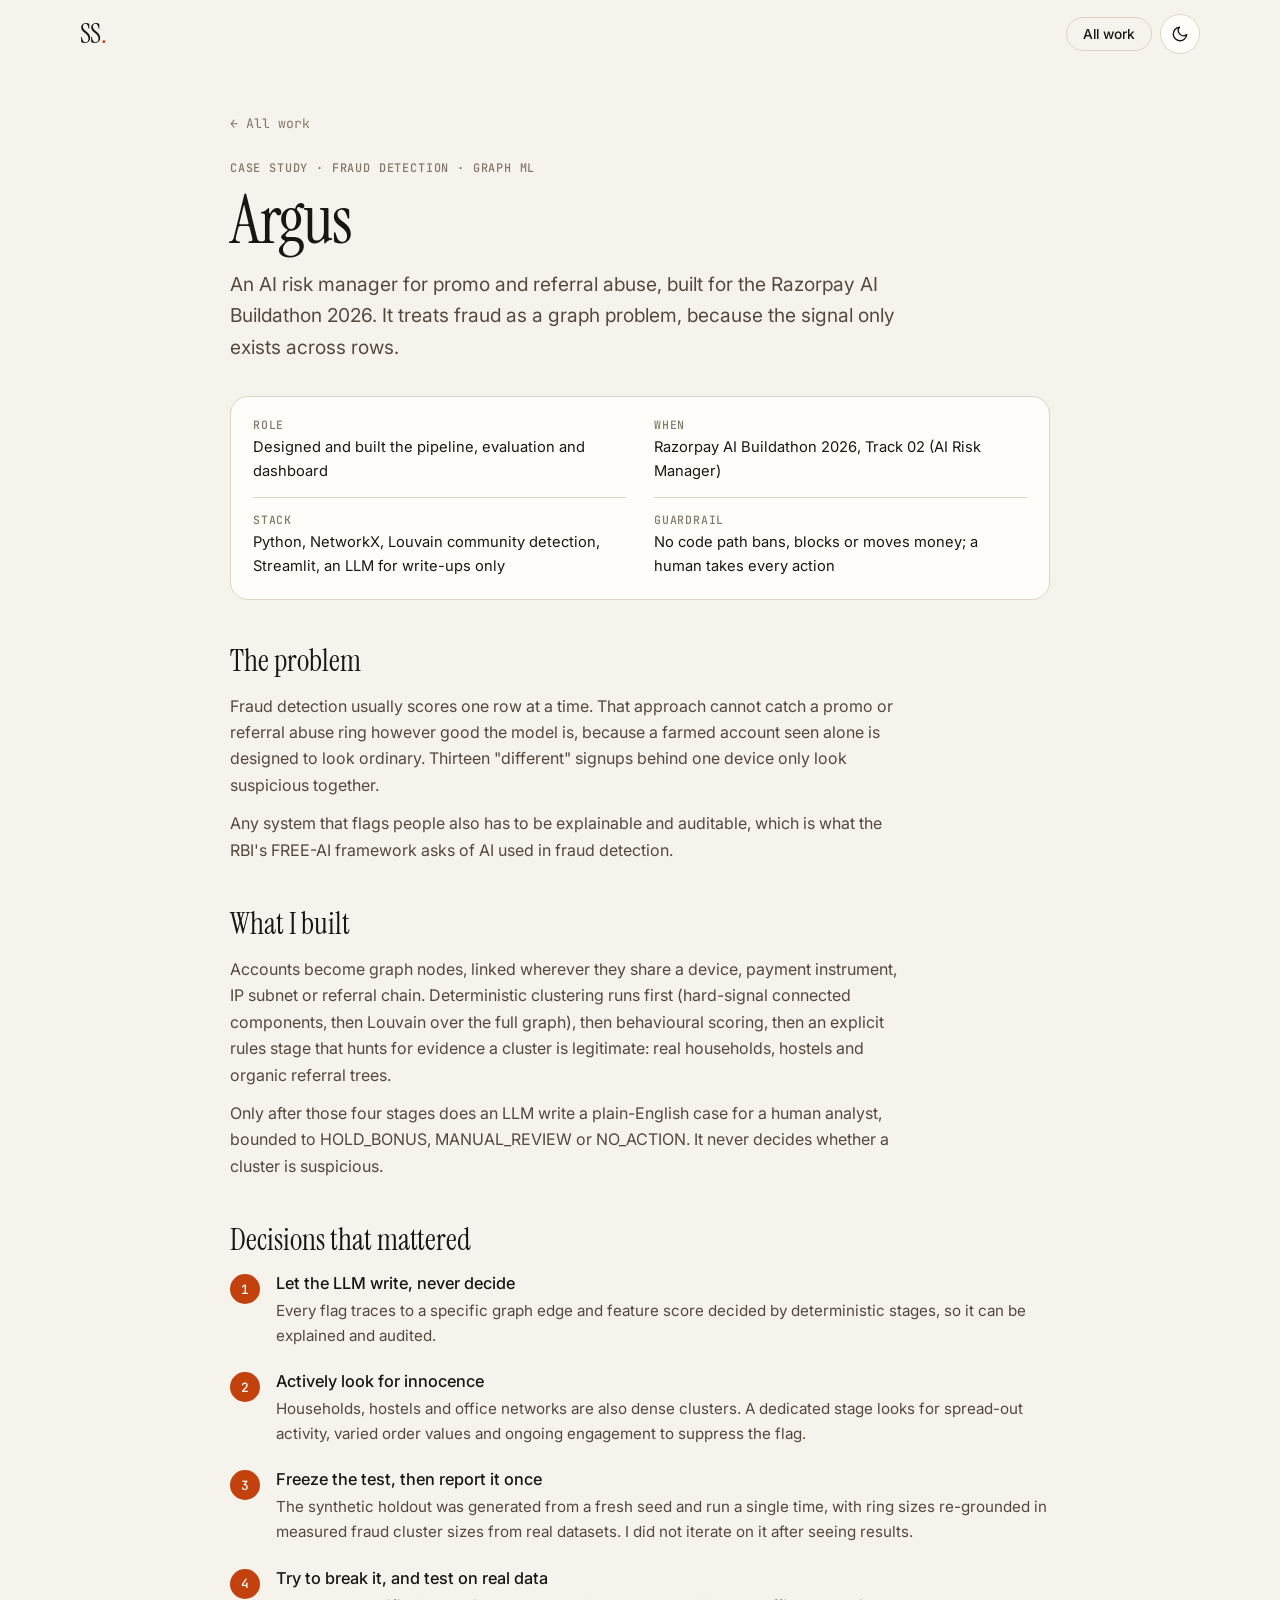
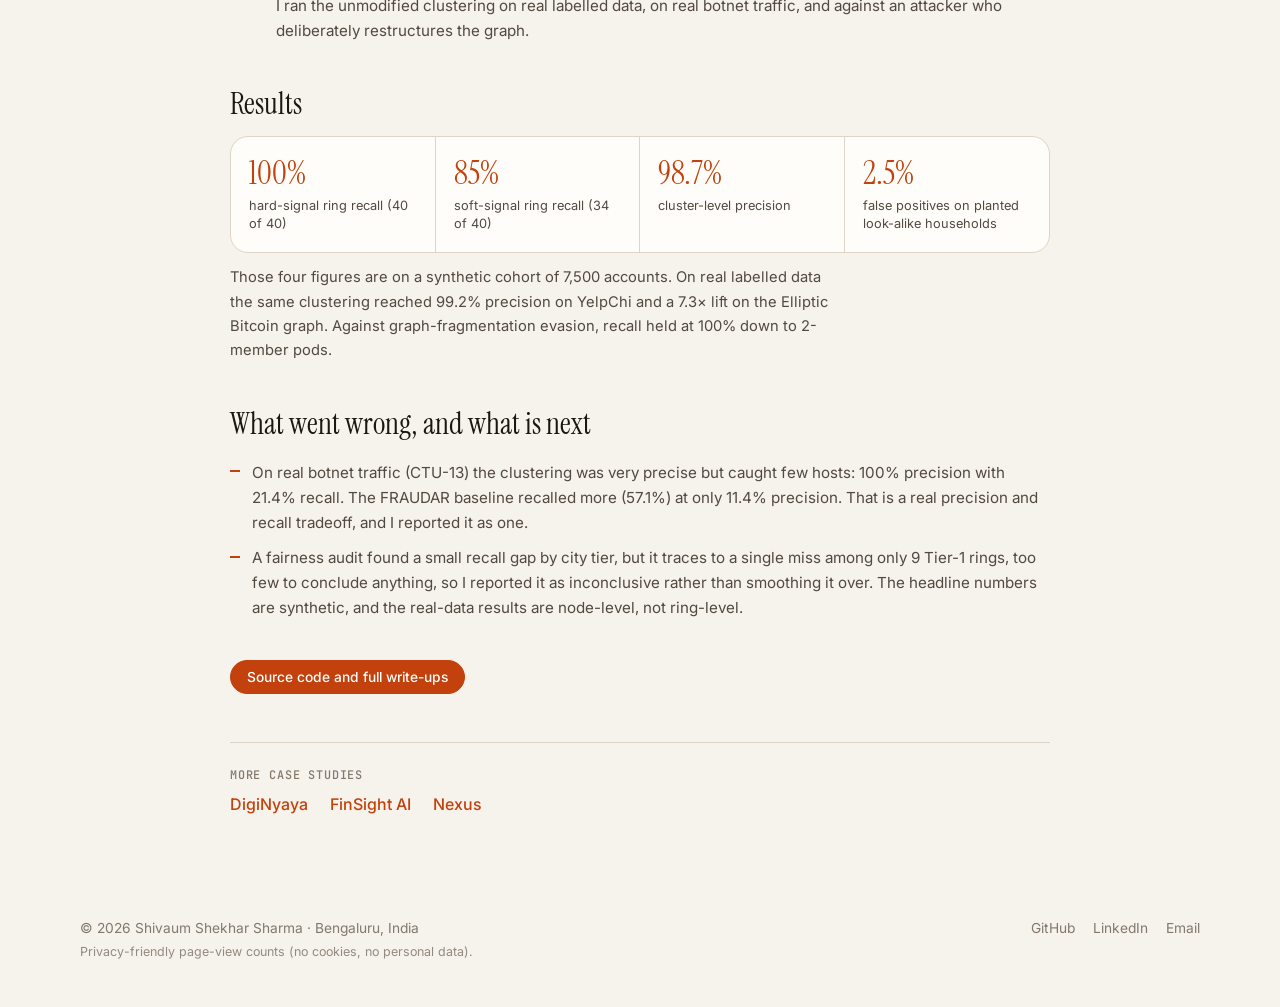
==== work/argus.html @ 7f9bd716 "Update site: latest resume numbers, case studies, contact form, analytics - Align numbers to the lat" ====
<!DOCTYPE html>
<html lang="en">

<head>
    <meta charset="UTF-8">
    <meta name="viewport" content="width=device-width, initial-scale=1.0">
    <title>Argus case study | Shivaum Shekhar Sharma</title>
    <meta name="description" content="An AI risk manager for promo and referral abuse, built for the Razorpay AI Buildathon 2026. It treats fraud as a graph problem, because the signal only exists across rows.">
    <meta name="theme-color" content="#f6f2ec">
    <link rel="icon" href="data:image/svg+xml,%3Csvg xmlns='http://www.w3.org/2000/svg' viewBox='0 0 64 64'%3E%3Crect width='64' height='64' rx='16' fill='%23c2410c'/%3E%3Ctext x='32' y='43' font-family='Georgia,serif' font-size='30' text-anchor='middle' fill='white'%3ESS%3C/text%3E%3C/svg%3E">
    <link rel="preconnect" href="https://fonts.googleapis.com">
    <link rel="preconnect" href="https://fonts.gstatic.com" crossorigin>
    <link href="https://fonts.googleapis.com/css2?family=Inter:wght@400;500;600&family=Instrument+Serif:ital@0;1&family=JetBrains+Mono:wght@400;500&display=swap" rel="stylesheet">
    <link rel="stylesheet" href="../style.css?v=3">
    <script>
        try { var t = localStorage.getItem('theme'); if (t) document.documentElement.setAttribute('data-theme', t); } catch (e) {}
    </script>
</head>

<body>
    <a class="skip" href="#main">Skip to content</a>
    <header class="header" id="header">
        <nav class="nav wrap" aria-label="Primary">
            <a href="../index.html" class="logo" aria-label="Shivaum Sharma, home">SS<span>.</span></a>
            <div class="nav__actions">
                <a class="btn btn--small btn--ghost" href="../index.html#work">All work</a>
                <button class="icon-btn" id="theme-toggle" type="button" aria-label="Toggle dark mode">
                    <svg class="i-moon" viewBox="0 0 24 24" width="18" height="18" fill="none" stroke="currentColor" stroke-width="1.8" stroke-linecap="round" stroke-linejoin="round" aria-hidden="true"><path d="M21 12.8A9 9 0 1 1 11.2 3a7 7 0 0 0 9.8 9.8z"/></svg>
                    <svg class="i-sun" viewBox="0 0 24 24" width="18" height="18" fill="none" stroke="currentColor" stroke-width="1.8" stroke-linecap="round" stroke-linejoin="round" aria-hidden="true"><circle cx="12" cy="12" r="4"/><path d="M12 2v2M12 20v2M4.9 4.9l1.4 1.4M17.7 17.7l1.4 1.4M2 12h2M20 12h2M4.9 19.1l1.4-1.4M17.7 6.3l1.4-1.4"/></svg>
                </button>
            </div>
        </nav>
    </header>
    <main id="main">
        <article class="case wrap">
            <a class="case__back" href="../index.html#work">&larr; All work</a>
            <header class="case__head">
                <p class="project__kicker">Case study · Fraud detection · Graph ML</p>
                <h1 class="case__title">Argus</h1>
                <p class="case__lead">An AI risk manager for promo and referral abuse, built for the Razorpay AI Buildathon 2026. It treats fraud as a graph problem, because the signal only exists across rows.</p>
            </header>
            <dl class="case__facts">
                    <div><dt>Role</dt><dd>Designed and built the pipeline, evaluation and dashboard</dd></div>
                    <div><dt>When</dt><dd>Razorpay AI Buildathon 2026, Track 02 (AI Risk Manager)</dd></div>
                    <div><dt>Stack</dt><dd>Python, NetworkX, Louvain community detection, Streamlit, an LLM for write-ups only</dd></div>
                    <div><dt>Guardrail</dt><dd>No code path bans, blocks or moves money; a human takes every action</dd></div>
            </dl>

            <section class="case__sec">
                <h2>The problem</h2>
                <p>Fraud detection usually scores one row at a time. That approach cannot catch a promo or referral abuse ring however good the model is, because a farmed account seen alone is designed to look ordinary. Thirteen &quot;different&quot; signups behind one device only look suspicious together.</p>
                <p>Any system that flags people also has to be explainable and auditable, which is what the RBI&#x27;s FREE-AI framework asks of AI used in fraud detection.</p>
            </section>

            <section class="case__sec">
                <h2>What I built</h2>
                <p>Accounts become graph nodes, linked wherever they share a device, payment instrument, IP subnet or referral chain. Deterministic clustering runs first (hard-signal connected components, then Louvain over the full graph), then behavioural scoring, then an explicit rules stage that hunts for evidence a cluster is legitimate: real households, hostels and organic referral trees.</p>
                <p>Only after those four stages does an LLM write a plain-English case for a human analyst, bounded to HOLD_BONUS, MANUAL_REVIEW or NO_ACTION. It never decides whether a cluster is suspicious.</p>
            </section>

            <section class="case__sec">
                <h2>Decisions that mattered</h2>
                <ol class="case__decisions">
                    <li><h3>Let the LLM write, never decide</h3><p>Every flag traces to a specific graph edge and feature score decided by deterministic stages, so it can be explained and audited.</p></li>
                    <li><h3>Actively look for innocence</h3><p>Households, hostels and office networks are also dense clusters. A dedicated stage looks for spread-out activity, varied order values and ongoing engagement to suppress the flag.</p></li>
                    <li><h3>Freeze the test, then report it once</h3><p>The synthetic holdout was generated from a fresh seed and run a single time, with ring sizes re-grounded in measured fraud cluster sizes from real datasets. I did not iterate on it after seeing results.</p></li>
                    <li><h3>Try to break it, and test on real data</h3><p>I ran the unmodified clustering on real labelled data, on real botnet traffic, and against an attacker who deliberately restructures the graph.</p></li>
                </ol>
            </section>

            <section class="case__sec">
                <h2>Results</h2>
                <ul class="case__results">
                    <li><strong>100%</strong><span>hard-signal ring recall (40 of 40)</span></li>
                    <li><strong>85%</strong><span>soft-signal ring recall (34 of 40)</span></li>
                    <li><strong>98.7%</strong><span>cluster-level precision</span></li>
                    <li><strong>2.5%</strong><span>false positives on planted look-alike households</span></li>
                </ul>
                <p class="case__note">Those four figures are on a synthetic cohort of 7,500 accounts. On real labelled data the same clustering reached 99.2% precision on YelpChi and a 7.3× lift on the Elliptic Bitcoin graph. Against graph-fragmentation evasion, recall held at 100% down to 2-member pods.</p>
            </section>

            <section class="case__sec">
                <h2>What went wrong, and what is next</h2>
                <ul class="bullets">
                    <li>On real botnet traffic (CTU-13) the clustering was very precise but caught few hosts: 100% precision with 21.4% recall. The FRAUDAR baseline recalled more (57.1%) at only 11.4% precision. That is a real precision and recall tradeoff, and I reported it as one.</li>
                    <li>A fairness audit found a small recall gap by city tier, but it traces to a single miss among only 9 Tier-1 rings, too few to conclude anything, so I reported it as inconclusive rather than smoothing it over. The headline numbers are synthetic, and the real-data results are node-level, not ring-level.</li>
                </ul>
            </section>

            <div class="case__links">
                    <a class="btn btn--small" href="https://github.com/shivaumsharma/argus" target="_blank" rel="noopener">Source code and full write-ups</a>
            </div>

            <nav class="case__more" aria-label="Other case studies">
                <p class="project__kicker">More case studies</p>
                <ul>
                    <li><a href="diginyaya.html">DigiNyaya</a></li>
                    <li><a href="finsight.html">FinSight AI</a></li>
                    <li><a href="nexus.html">Nexus</a></li>
                </ul>
            </nav>
        </article>
    </main>
    <footer class="footer wrap">
        <p>&copy; <span id="year">2026</span> Shivaum Shekhar Sharma &middot; Bengaluru, India<br><small>Privacy-friendly page-view counts (no cookies, no personal data).</small></p>
        <ul>
            <li><a href="https://github.com/shivaumsharma" target="_blank" rel="noopener">GitHub</a></li>
            <li><a href="https://www.linkedin.com/in/shivaum-sharma" target="_blank" rel="noopener">LinkedIn</a></li>
            <li><a href="mailto:sshivaum@gmail.com">Email</a></li>
        </ul>
    </footer>
    <script src="../main.js?v=3"></script>
    <script data-goatcounter="https://shivaumsharma.goatcounter.com/count" async src="//gc.zgo.at/count.js"></script>
</body>

</html>
---- style.css ----
/* ---------- Tokens ---------- */
:root {
    --bg: #f6f2ec;
    --bg-alt: #efe9e0;
    --surface: #fffdf9;
    --ink: #1a1713;
    --ink-2: #52493f;
    --ink-3: #82786c;
    --line: #ddd4c7;
    --accent: #c2410c;
    --accent-ink: #ffffff;
    --accent-soft: #f6dfd2;
    --danger: #b91c1c;
    --shadow: 0 1px 2px rgba(40, 25, 10, .06), 0 12px 32px -12px rgba(40, 25, 10, .18);
    --radius: 18px;
    --serif: "Instrument Serif", Georgia, "Times New Roman", serif;
    --sans: "Inter", system-ui, -apple-system, "Segoe UI", Roboto, sans-serif;
    --mono: "JetBrains Mono", ui-monospace, "SF Mono", Consolas, monospace;
    color-scheme: light;
}

@media (prefers-color-scheme: dark) {
    :root:not([data-theme="light"]) {
        --bg: #14110e; --bg-alt: #1b1712; --surface: #1f1a15; --ink: #f3ece2; --ink-2: #c4b9aa; --ink-3: #938878;
        --line: #342c24; --accent: #f08a5d; --accent-ink: #1a0d05; --accent-soft: #3a2418; --danger: #f87171;
        --shadow: 0 1px 2px rgba(0, 0, 0, .4), 0 12px 32px -12px rgba(0, 0, 0, .6);
        color-scheme: dark;
    }
}

:root[data-theme="dark"] {
    --bg: #14110e; --bg-alt: #1b1712; --surface: #1f1a15; --ink: #f3ece2; --ink-2: #c4b9aa; --ink-3: #938878;
    --line: #342c24; --accent: #f08a5d; --accent-ink: #1a0d05; --accent-soft: #3a2418; --danger: #f87171;
    --shadow: 0 1px 2px rgba(0, 0, 0, .4), 0 12px 32px -12px rgba(0, 0, 0, .6);
    color-scheme: dark;
}

/* ---------- Base ---------- */
*, *::before, *::after { box-sizing: border-box; }
html { scroll-behavior: smooth; scroll-padding-top: 84px; -webkit-text-size-adjust: 100%; }
body {
    margin: 0; background: var(--bg); color: var(--ink);
    font: 400 1rem/1.65 var(--sans); -webkit-font-smoothing: antialiased;
}
img, svg { display: block; max-width: 100%; }
img { height: auto; }
a { color: inherit; }
ul, ol { margin: 0; padding: 0; list-style: none; }
h1, h2, h3, p { margin: 0; }
:focus-visible { outline: 2px solid var(--accent); outline-offset: 3px; border-radius: 6px; }
.wrap { width: min(1120px, 100% - 32px); margin-inline: auto; }
.skip { position: absolute; left: -999px; top: 8px; background: var(--ink); color: var(--bg); padding: 8px 14px; border-radius: 8px; z-index: 100; }
.skip:focus { left: 8px; }

/* ---------- Header ---------- */
.header { position: sticky; top: 0; z-index: 50; background: color-mix(in srgb, var(--bg) 82%, transparent); backdrop-filter: blur(12px); -webkit-backdrop-filter: blur(12px); border-bottom: 1px solid transparent; transition: border-color .2s; }
.header.scrolled { border-bottom-color: var(--line); }
.nav { display: flex; align-items: center; justify-content: space-between; height: 68px; gap: 16px; }
.logo { font-family: var(--serif); font-size: 1.7rem; text-decoration: none; letter-spacing: -.02em; }
.logo span { color: var(--accent); }
.nav__list { display: flex; gap: 6px; }
.nav__list a { display: block; padding: 8px 14px; border-radius: 999px; font-size: .92rem; color: var(--ink-2); text-decoration: none; transition: background .15s, color .15s; }
.nav__list a:hover, .nav__list a.active { background: var(--accent-soft); color: var(--accent); }
.nav__actions { display: flex; align-items: center; gap: 8px; }
.icon-btn { display: grid; place-items: center; width: 40px; height: 40px; border-radius: 50%; border: 1px solid var(--line); background: var(--surface); color: var(--ink); cursor: pointer; }
.icon-btn:hover { border-color: var(--accent); color: var(--accent); }
.i-sun { display: none; }
:root[data-theme="dark"] .i-sun { display: block; }
:root[data-theme="dark"] .i-moon { display: none; }
@media (prefers-color-scheme: dark) {
    :root:not([data-theme="light"]) .i-sun { display: block; }
    :root:not([data-theme="light"]) .i-moon { display: none; }
}
.nav__burger { display: none; }

/* ---------- Buttons ---------- */
.btn { display: inline-flex; align-items: center; gap: 8px; padding: 13px 22px; border-radius: 999px; background: var(--accent); color: var(--accent-ink); font: 500 .95rem var(--sans); text-decoration: none; border: 1px solid var(--accent); cursor: pointer; transition: transform .15s, box-shadow .15s, background .15s; }
.btn:hover { transform: translateY(-1px); box-shadow: 0 8px 20px -8px var(--accent); }
.btn--ghost { background: transparent; color: var(--ink); border-color: var(--line); }
.btn--ghost:hover { border-color: var(--accent); color: var(--accent); box-shadow: none; }
.btn--small { padding: 8px 16px; font-size: .86rem; }
.btn--light { background: #fff; color: #1a1713; border-color: #fff; }
.btn--outline-light { background: transparent; color: #fff; border-color: rgba(255, 255, 255, .45); }
.btn--outline-light:hover { border-color: #fff; box-shadow: none; }

/* ---------- Type helpers ---------- */
.eyebrow { display: inline-flex; align-items: center; gap: 10px; font: 500 .78rem var(--mono); letter-spacing: .08em; text-transform: uppercase; color: var(--accent); }
.eyebrow--light { color: #ffd2b8; }
.dot { width: 8px; height: 8px; border-radius: 50%; background: #22c55e; box-shadow: 0 0 0 4px rgba(34, 197, 94, .2); }
.section { padding: clamp(56px, 9vw, 104px) 0; }
.section__head { max-width: 720px; margin-bottom: 44px; }
.section__title { font: 400 clamp(2rem, 4.5vw, 3.2rem)/1.1 var(--serif); letter-spacing: -.01em; margin-top: 12px; }
.section__lead { color: var(--ink-2); margin-top: 14px; font-size: 1.05rem; }
.section__head--sub { margin: 72px 0 24px; }
.section__subtitle { font: 400 1.9rem/1.2 var(--serif); }

/* ---------- Hero ---------- */
.hero { display: grid; grid-template-columns: 1.25fr .75fr; gap: clamp(28px, 5vw, 72px); align-items: center; padding: clamp(40px, 7vw, 88px) 0 clamp(32px, 5vw, 56px); }
.hero__title { font: 400 clamp(2.6rem, 6.4vw, 5.2rem)/1.02 var(--serif); letter-spacing: -.02em; margin: 20px 0 22px; }
.hero__title em { color: var(--accent); font-style: italic; }
.hero__lead { font-size: 1.15rem; color: var(--ink-2); max-width: 56ch; }
.hero__cta { display: flex; flex-wrap: wrap; gap: 12px; margin-top: 30px; }
.hero__links { display: flex; flex-wrap: wrap; gap: 8px 22px; margin-top: 28px; font: .86rem var(--mono); }
.hero__links a { color: var(--ink-2); text-decoration: underline; text-decoration-color: var(--line); text-underline-offset: 5px; }
.hero__links a:hover { color: var(--accent); text-decoration-color: var(--accent); }
.hero__photo { margin: 0; position: relative; justify-self: end; width: min(100%, 380px); }
.hero__photo::before { content: ""; position: absolute; inset: 18px -18px -18px 18px; border: 1.5px solid var(--accent); border-radius: 200px 200px 24px 24px; opacity: .55; }
.hero__photo img { position: relative; width: 100%; aspect-ratio: 3/4; object-fit: cover; border-radius: 200px 200px 24px 24px; box-shadow: var(--shadow); }

/* ---------- Stats ---------- */
.stats { display: grid; grid-template-columns: repeat(5, 1fr); border: 1px solid var(--line); border-radius: var(--radius); background: var(--surface); overflow: hidden; }
.stat { padding: 24px 20px; border-right: 1px solid var(--line); }
.stat:last-child { border-right: 0; }
.stat strong { display: block; font: 400 2.3rem/1 var(--serif); color: var(--accent); }
.stat span { display: block; margin-top: 8px; font-size: .84rem; line-height: 1.4; color: var(--ink-2); }

/* ---------- Projects ---------- */
.project { display: grid; grid-template-columns: 1.1fr .9fr; gap: clamp(24px, 4vw, 56px); align-items: center; padding: 48px 0; border-top: 1px solid var(--line); }
.project--flip .project__visual { order: -1; }
.project__kicker { font: 500 .74rem var(--mono); letter-spacing: .07em; text-transform: uppercase; color: var(--ink-3); }
.project__title { font: 400 clamp(2.1rem, 4vw, 3rem)/1.05 var(--serif); margin: 8px 0 14px; }
.project__what { color: var(--ink); font-size: 1.05rem; }
.bullets { margin: 18px 0; display: grid; gap: 10px; }
.bullets li { position: relative; padding-left: 22px; color: var(--ink-2); font-size: .95rem; }
.bullets li::before { content: ""; position: absolute; left: 0; top: .72em; width: 10px; height: 2px; background: var(--accent); }
.bullets strong { color: var(--ink); font-weight: 600; }
.chips { display: flex; flex-wrap: wrap; gap: 8px; }
.chips li { padding: 4px 12px; border: 1px solid var(--line); border-radius: 999px; font: .78rem var(--mono); color: var(--ink-2); background: var(--surface); }
.project__links { display: flex; flex-wrap: wrap; gap: 10px; margin-top: 22px; }
.project__visual { min-width: 0; }

.project__note { margin-top: 10px; font-size: .86rem; color: var(--ink-3); font-style: italic; }

/* DigiNyaya product tour */
.tour { padding: 8px 0 56px; }
.tour__head { max-width: 720px; margin-bottom: 22px; }
.tour__title { font: 400 clamp(1.7rem, 3vw, 2.3rem)/1.15 var(--serif); margin: 8px 0 10px; }
.tour__lead { color: var(--ink-2); font-size: .95rem; }
.tour__video { border-radius: var(--radius); overflow: hidden; border: 1px solid var(--line); box-shadow: var(--shadow); background: #000; }
.tour__video video { width: 100%; height: auto; aspect-ratio: 1600 / 842; display: block; background: #000; }
.shots { display: grid; grid-template-columns: repeat(4, 1fr); gap: 16px; margin-top: 20px; }
.shots li { display: grid; gap: 8px; align-content: start; }
.shots a { display: block; border: 1px solid var(--line); border-radius: 12px; overflow: hidden; background: var(--surface); transition: transform .2s, box-shadow .2s; }
.shots a:hover { transform: translateY(-2px); box-shadow: var(--shadow); }
.shots img { width: 100%; aspect-ratio: 2 / 1; object-fit: cover; object-position: top left; }
.shots span { font-size: .82rem; color: var(--ink-2); line-height: 1.4; }

.panel { background: var(--surface); border: 1px solid var(--line); border-radius: var(--radius); padding: 24px; box-shadow: var(--shadow); }
.panel__label { font: 500 .74rem var(--mono); letter-spacing: .07em; text-transform: uppercase; color: var(--ink-3); margin-bottom: 16px; }
.panel__note { font-size: .86rem; color: var(--ink-2); margin-top: 8px; text-align: center; }

/* DigiNyaya flow */
.flow { display: grid; gap: 10px; counter-reset: none; }
.flow li { display: grid; grid-template-columns: 30px 1fr; column-gap: 12px; align-items: center; padding: 12px 14px; border: 1px solid var(--line); border-radius: 12px; background: var(--bg); font-weight: 500; font-size: .95rem; }
.flow b { grid-row: span 2; display: grid; place-items: center; width: 28px; height: 28px; border-radius: 50%; background: var(--accent); color: var(--accent-ink); font: 500 .8rem var(--mono); }
.flow small { grid-column: 2; color: var(--ink-3); font-weight: 400; font-size: .8rem; }
.gate { margin-top: 14px; padding: 12px 14px; border: 1.5px dashed var(--accent); border-radius: 12px; font-size: .86rem; color: var(--ink-2); background: var(--accent-soft); }
.gate span { font: 500 .72rem var(--mono); text-transform: uppercase; letter-spacing: .06em; color: var(--accent); margin-right: 6px; }
.gate i { font-style: normal; color: var(--accent); margin: 0 4px; }
.gate strong { color: var(--ink); }

/* FinSight phones */
.phones { display: flex; justify-content: center; gap: 12px; align-items: flex-start; }
.phones img { width: 31%; aspect-ratio: 9 / 17; object-fit: cover; object-position: top; border-radius: 20px; border: 1px solid var(--line); box-shadow: var(--shadow); background: var(--surface); }
.phones img:nth-child(2) { margin-top: 32px; }

/* Nexus cascade */
.cascade { width: 100%; height: auto; }
.cascade .edges line { stroke: var(--line); stroke-width: 2; }
.cascade .n { fill: var(--surface); stroke: var(--ink-3); stroke-width: 2; }
.cascade .n--down { fill: var(--danger); stroke: var(--danger); }
.cascade .n--hit { animation: hit 5s ease-in-out infinite; }
.cascade .d1 { animation-delay: .8s; } .cascade .d2 { animation-delay: 1.6s; } .cascade .d3 { animation-delay: 2.4s; }
.cascade .n--down { animation: pulse 2s ease-in-out infinite; transform-origin: 50px 115px; }
.cascade .lbl { font: 11px var(--mono); fill: var(--ink-3); }
@keyframes hit { 0%, 12% { fill: var(--surface); stroke: var(--ink-3); } 22%, 88% { fill: var(--danger); stroke: var(--danger); } 100% { fill: var(--surface); stroke: var(--ink-3); } }
@keyframes pulse { 50% { transform: scale(1.15); } }

/* Argus ring */
.ring { width: 100%; height: auto; }
.ring__bg circle { fill: var(--line); }
.ring__edges line { stroke: var(--accent); stroke-width: 1.6; opacity: .6; }
.ring__nodes circle { fill: var(--surface); stroke: var(--accent); stroke-width: 2; }
.ring__hub { fill: var(--accent); }
.ring__hub-txt { font: 500 8px var(--mono); fill: var(--accent-ink); }

/* More projects grid */
.grid { display: grid; grid-template-columns: repeat(2, 1fr); gap: 24px; }
.card { display: flex; flex-direction: column; background: var(--surface); border: 1px solid var(--line); border-radius: var(--radius); overflow: hidden; transition: transform .2s, box-shadow .2s; }
.card:hover { transform: translateY(-3px); box-shadow: var(--shadow); }
.card__img { width: 100%; aspect-ratio: 16/8; object-fit: cover; object-position: top left; border-bottom: 1px solid var(--line); }
.card__viz { aspect-ratio: 16/8; padding: 18px 22px; border-bottom: 1px solid var(--line); background: var(--bg-alt); display: flex; flex-direction: column; justify-content: center; gap: 6px; overflow: hidden; }
.card__viz .panel__label { margin-bottom: 6px; }
.card__viz--code pre { margin: 0; font: .78rem/1.6 var(--mono); color: var(--ink-2); overflow: hidden; }
.card__viz--code i { color: var(--accent); font-style: normal; }
.card__body { padding: 22px 24px 26px; display: grid; gap: 8px; align-content: start; flex: 1; }
.card__title { font: 400 1.6rem/1.15 var(--serif); }
.card__body p:not(.project__kicker) { color: var(--ink-2); font-size: .93rem; }
.text-link { margin-top: 6px; font: 500 .88rem var(--sans); color: var(--accent); text-decoration: none; }
.text-link:hover { text-decoration: underline; text-underline-offset: 4px; }
.text-link--static { color: var(--ink-3); font: .78rem var(--mono); }
.fbar { position: relative; display: flex; justify-content: space-between; align-items: center; gap: 10px; font-size: .78rem; height: 22px; }
.fbar::before { content: ""; position: absolute; left: 0; top: 0; bottom: 0; width: max(var(--w), 6px); background: var(--accent); opacity: .22; border-radius: 4px; }
.fbar span, .fbar b { position: relative; padding: 0 8px; }
.fbar b { font-family: var(--mono); font-weight: 500; }

/* ---------- Timeline ---------- */
.timeline { border-left: 1.5px solid var(--line); margin-left: 6px; }
.tl { position: relative; display: grid; grid-template-columns: 170px 1fr; gap: 24px; padding: 0 0 40px 32px; }
.tl:last-child { padding-bottom: 0; }
.tl::before { content: ""; position: absolute; left: -7px; top: 8px; width: 12px; height: 12px; border-radius: 50%; background: var(--bg); border: 2px solid var(--accent); }
.tl__when { font: 500 .8rem var(--mono); color: var(--ink-3); padding-top: 4px; }
.tl h3 { font: 400 1.55rem/1.2 var(--serif); }
.tl__org { color: var(--accent); font-size: .92rem; font-weight: 500; margin: 2px 0 10px; }
.tl ul { display: grid; gap: 8px; }
.tl li { position: relative; padding-left: 18px; color: var(--ink-2); font-size: .95rem; }
.tl li::before { content: ""; position: absolute; left: 0; top: .7em; width: 6px; height: 6px; border-radius: 50%; background: var(--line); }

/* ---------- About ---------- */
.about { display: grid; grid-template-columns: 1.3fr .7fr; gap: clamp(28px, 5vw, 72px); align-items: start; }
.about__copy p { color: var(--ink-2); margin-top: 16px; max-width: 62ch; }
.facts { padding: 8px 24px; border: 1px solid var(--line); border-radius: var(--radius); background: var(--surface); box-shadow: var(--shadow); }
.facts dl { margin: 0; }
.facts div { padding: 16px 0; border-bottom: 1px solid var(--line); }
.facts div:last-child { border-bottom: 0; }
.facts dt { font: 500 .74rem var(--mono); letter-spacing: .07em; text-transform: uppercase; color: var(--ink-3); }
.facts dd { margin: 4px 0 0; font-size: .95rem; }

/* ---------- Skills ---------- */
.skills { display: grid; grid-template-columns: repeat(3, 1fr); gap: 20px; }
.skill { padding: 22px; border: 1px solid var(--line); border-radius: var(--radius); background: var(--surface); }
.skill h3 { font: 500 .8rem var(--mono); letter-spacing: .06em; text-transform: uppercase; color: var(--ink-3); margin-bottom: 14px; }

/* ---------- Contact ---------- */
.contact__card { background: #1d1611; color: #fff; border-radius: 28px; padding: clamp(32px, 6vw, 72px); background-image: radial-gradient(600px 300px at 90% 0%, rgba(194, 65, 12, .55), transparent 70%); }
.contact__title { font: 400 clamp(2rem, 5vw, 3.6rem)/1.05 var(--serif); margin: 14px 0; max-width: 16ch; }
.contact__lead { color: #d9cdbf; max-width: 52ch; }
.contact__cta { display: flex; flex-wrap: wrap; gap: 12px; margin-top: 28px; }
.contact__status { min-height: 1.5em; margin-top: 12px; font: .82rem var(--mono); color: #ffd2b8; }

/* ---------- Footer ---------- */
.footer { display: flex; flex-wrap: wrap; justify-content: space-between; gap: 12px; padding: 28px 0 44px; font-size: .86rem; color: var(--ink-3); }
.footer ul { display: flex; gap: 18px; }
.footer a { text-decoration: none; }
.footer a:hover { color: var(--accent); }

/* ---------- Reveal ---------- */
.js .reveal { opacity: 0; transform: translateY(18px); transition: opacity .6s ease, transform .6s ease; }
.js .reveal.in { opacity: 1; transform: none; }

/* ---------- Responsive ---------- */
@media (max-width: 960px) {
    .hero, .project, .about { grid-template-columns: 1fr; }
    .hero__photo { justify-self: start; width: min(100%, 300px); }
    .project--flip .project__visual { order: 0; }
    .stats { grid-template-columns: repeat(2, 1fr); }
    .stat { border-bottom: 1px solid var(--line); }
    .stat:nth-child(2n) { border-right: 0; }
    .stat:last-child { grid-column: span 2; border-bottom: 0; }
    .skills { grid-template-columns: repeat(2, 1fr); }
    .shots { grid-template-columns: repeat(2, 1fr); }
}

@media (max-width: 760px) {
    .nav__burger { display: grid; }
    .nav__resume { display: none; }
    .nav__list { position: absolute; top: 68px; left: 0; right: 0; flex-direction: column; gap: 0; padding: 8px 16px 16px; background: var(--bg); border-bottom: 1px solid var(--line); display: none; }
    .nav__list.open { display: flex; }
    .nav__list a { padding: 14px 12px; border-radius: 10px; }
    .grid, .skills { grid-template-columns: 1fr; }
    .tl { grid-template-columns: 1fr; gap: 4px; }
    .phones img:nth-child(3) { display: none; }
    .phones img { width: 44%; }
}

@media (prefers-reduced-motion: reduce) {
    html { scroll-behavior: auto; }
    .js .reveal { opacity: 1; transform: none; transition: none; }
    .cascade .n--hit, .cascade .n--down { animation: none; }
    .cascade .n--hit { fill: var(--danger); stroke: var(--danger); }
}

@media print { .header, .nav__actions, .contact__cta { display: none; } .js .reveal { opacity: 1; transform: none; } }

/* ---------- Currently building ---------- */
.building { margin-top: 56px; padding: 28px clamp(20px, 3vw, 32px); border: 1px solid var(--line); border-radius: var(--radius); background: var(--surface); }
.building__head { display: flex; flex-wrap: wrap; align-items: baseline; justify-content: space-between; gap: 6px 24px; }
.building__title { font: 400 1.6rem/1.2 var(--serif); }
.building__list { display: grid; grid-template-columns: repeat(3, 1fr); gap: 16px 28px; margin-top: 18px; }
.building__list li { padding-top: 14px; border-top: 2px solid var(--accent); }
.building__list b { font: 500 .78rem var(--mono); letter-spacing: .07em; text-transform: uppercase; color: var(--accent); }
.building__list p { margin-top: 6px; font-size: .9rem; color: var(--ink-2); }
.building__stamp { margin-top: 16px; font: .74rem var(--mono); color: var(--ink-3); }

/* ---------- Contact form ---------- */
.contact__card { display: grid; grid-template-columns: 1.05fr .95fr; gap: clamp(24px, 4vw, 56px); align-items: start; }
.contact__cta + .contact__cta { margin-top: 12px; }
.cform { display: grid; gap: 14px; padding: 24px; border-radius: 20px; background: rgba(255, 255, 255, .07); border: 1px solid rgba(255, 255, 255, .16); }
.cform__field { display: grid; gap: 6px; }
.cform__field span { font: 500 .72rem var(--mono); letter-spacing: .07em; text-transform: uppercase; color: #ffd2b8; }
.cform input:not([type="hidden"]), .cform textarea { width: 100%; padding: 12px 14px; border-radius: 12px; border: 1px solid rgba(255, 255, 255, .25); background: rgba(0, 0, 0, .25); color: #fff; font: 400 .95rem var(--sans); }
.cform textarea { resize: vertical; min-height: 120px; }
.cform input:focus-visible, .cform textarea:focus-visible { outline: 2px solid #ffd2b8; outline-offset: 2px; border-color: transparent; }
.cform__trap { position: absolute !important; left: -9999px; width: 1px; height: 1px; opacity: 0; }
.cform__submit { justify-self: start; }
.cform__submit:disabled { opacity: .6; cursor: progress; }
.cform__status { min-height: 1.4em; font-size: .86rem; color: #ffd2b8; }
.cform__status a { color: #fff; }
.footer small { font-size: .78rem; opacity: .85; }

@media (max-width: 960px) {
    .building__list { grid-template-columns: 1fr; }
    .contact__card { grid-template-columns: 1fr; }
}

/* ---------- Case study pages ---------- */
.case { padding: 40px 0 72px; max-width: 820px; }
.case__back { display: inline-block; font: .82rem var(--mono); color: var(--ink-3); text-decoration: none; margin-bottom: 28px; }
.case__back:hover { color: var(--accent); }
.case__title { font: 400 clamp(2.6rem, 6vw, 4.2rem)/1.02 var(--serif); letter-spacing: -.02em; margin: 10px 0 14px; }
.case__lead { font-size: 1.2rem; color: var(--ink-2); max-width: 60ch; }
.case__facts { display: grid; grid-template-columns: repeat(2, 1fr); gap: 0 28px; margin: 32px 0 8px; padding: 6px 22px; border: 1px solid var(--line); border-radius: var(--radius); background: var(--surface); }
.case__facts div { padding: 14px 0; border-bottom: 1px solid var(--line); }
.case__facts div:nth-last-child(-n+2) { border-bottom: 0; }
.case__facts dt { font: 500 .72rem var(--mono); letter-spacing: .07em; text-transform: uppercase; color: var(--ink-3); }
.case__facts dd { margin: 3px 0 0; font-size: .92rem; }
.case__sec { margin-top: 44px; }
.case__sec h2 { font: 400 1.9rem/1.15 var(--serif); margin-bottom: 14px; }
.case__sec > p { color: var(--ink-2); margin-top: 12px; max-width: 68ch; }
.case__decisions { display: grid; gap: 22px; counter-reset: d; }
.case__decisions li { position: relative; padding-left: 46px; counter-increment: d; }
.case__decisions li::before { content: counter(d); position: absolute; left: 0; top: 2px; width: 30px; height: 30px; border-radius: 50%; display: grid; place-items: center; background: var(--accent); color: var(--accent-ink); font: 500 .8rem var(--mono); }
.case__decisions h3 { font: 500 1.02rem/1.35 var(--sans); }
.case__decisions p { margin-top: 4px; color: var(--ink-2); font-size: .95rem; }
.case__results { display: grid; grid-template-columns: repeat(4, 1fr); border: 1px solid var(--line); border-radius: var(--radius); background: var(--surface); overflow: hidden; }
.case__results li { padding: 20px 18px; border-right: 1px solid var(--line); }
.case__results li:last-child { border-right: 0; }
.case__results strong { display: block; font: 400 2rem/1 var(--serif); color: var(--accent); }
.case__results span { display: block; margin-top: 8px; font-size: .8rem; line-height: 1.4; color: var(--ink-2); }
.case__note { margin-top: 14px; font-size: .92rem; color: var(--ink-2); max-width: 68ch; }
.case__next { margin-top: 14px; color: var(--ink-2); font-size: .95rem; }
.case__next b { color: var(--ink); }
.case__links { display: flex; flex-wrap: wrap; gap: 10px; margin-top: 40px; }
.case__more { margin-top: 48px; padding-top: 24px; border-top: 1px solid var(--line); }
.case__more ul { display: flex; flex-wrap: wrap; gap: 8px 22px; margin-top: 8px; }
.case__more a { color: var(--accent); text-decoration: none; font-weight: 500; }
.case__more a:hover { text-decoration: underline; text-underline-offset: 4px; }
@media (max-width: 760px) {
    .case__facts { grid-template-columns: 1fr; }
    .case__facts div:nth-last-child(2) { border-bottom: 1px solid var(--line); }
    .case__results { grid-template-columns: repeat(2, 1fr); }
    .case__results li:nth-child(2) { border-right: 0; }
    .case__results li:nth-child(-n+2) { border-bottom: 1px solid var(--line); }
}
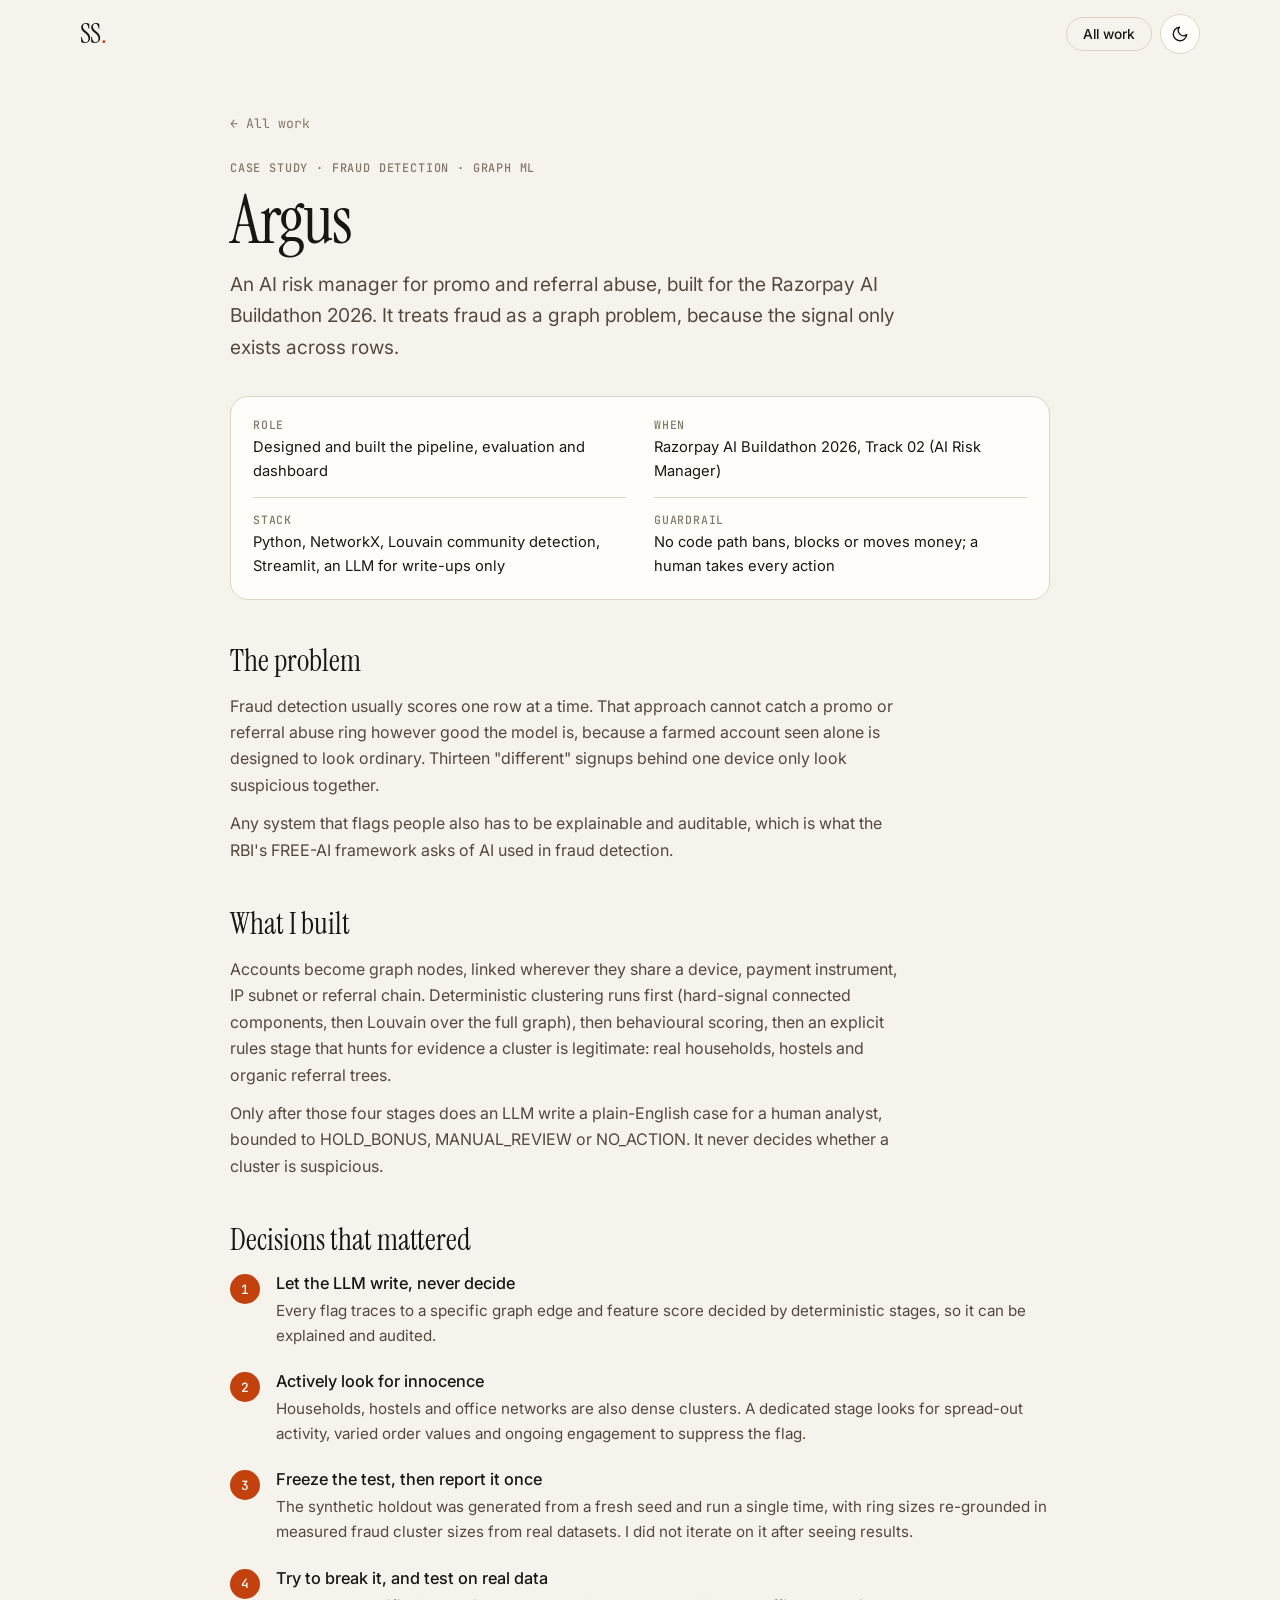
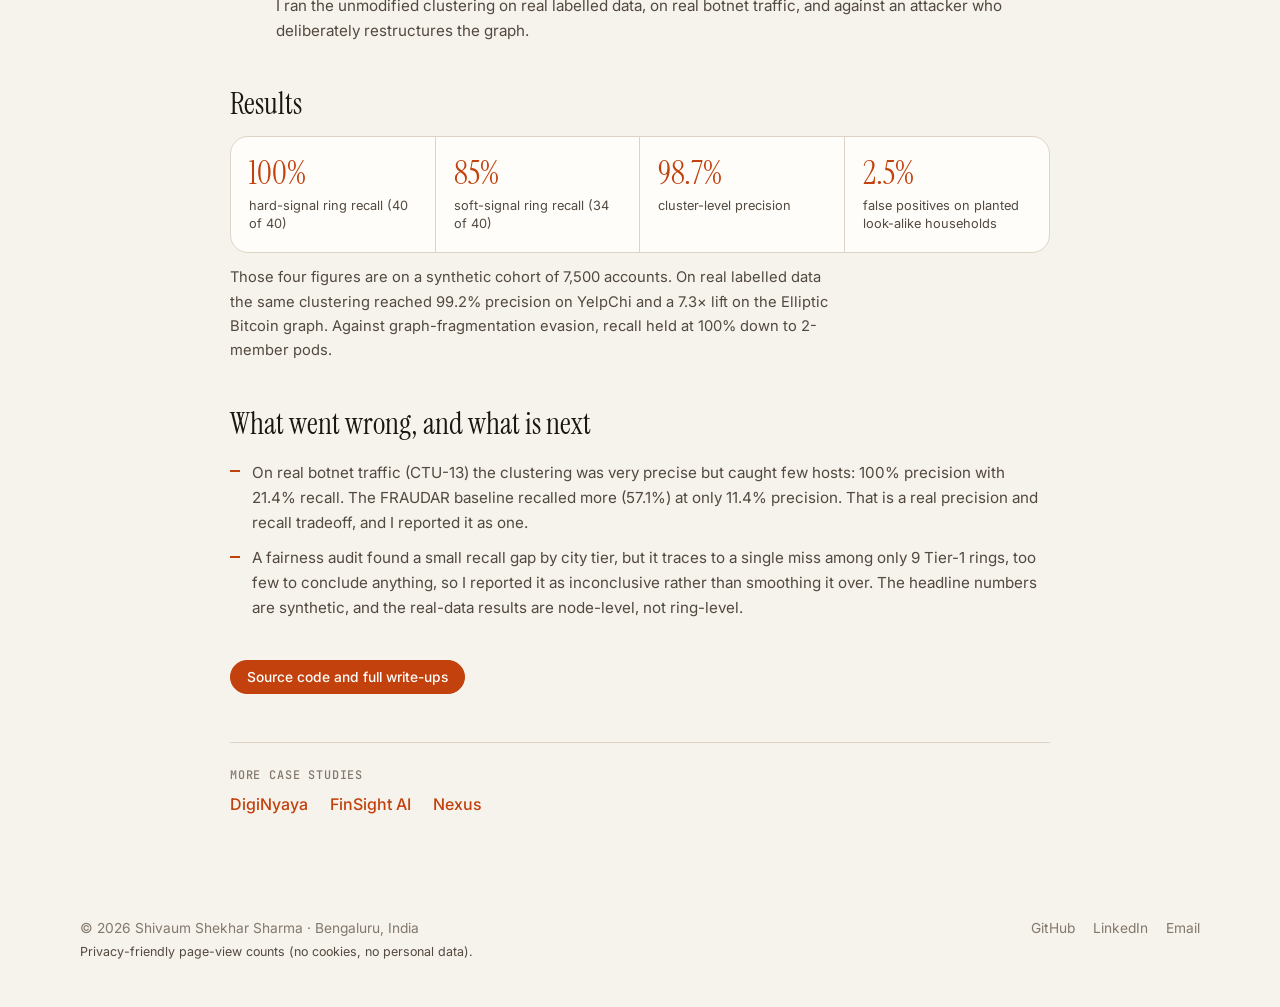
==== commit 92a924da: "Site update: PwC dates from certificate, Everpure internship, new project cards, corrected claims - " ====
--- a/work/argus.html
+++ b/work/argus.html
@@ -11,7 +11,7 @@
     <link rel="preconnect" href="https://fonts.googleapis.com">
     <link rel="preconnect" href="https://fonts.gstatic.com" crossorigin>
     <link href="https://fonts.googleapis.com/css2?family=Inter:wght@400;500;600&family=Instrument+Serif:ital@0;1&family=JetBrains+Mono:wght@400;500&display=swap" rel="stylesheet">
-    <link rel="stylesheet" href="../style.css?v=3">
+    <link rel="stylesheet" href="../style.css?v=8">
     <script>
         try { var t = localStorage.getItem('theme'); if (t) document.documentElement.setAttribute('data-theme', t); } catch (e) {}
     </script>
@@ -21,7 +21,7 @@
     <a class="skip" href="#main">Skip to content</a>
     <header class="header" id="header">
         <nav class="nav wrap" aria-label="Primary">
-            <a href="../index.html" class="logo" aria-label="Shivaum Sharma, home">SS<span>.</span></a>
+            <a href="../index.html" class="logo" aria-label="SS. Shivaum Sharma, home">SS<span>.</span></a>
             <div class="nav__actions">
                 <a class="btn btn--small btn--ghost" href="../index.html#work">All work</a>
                 <button class="icon-btn" id="theme-toggle" type="button" aria-label="Toggle dark mode">
@@ -109,7 +109,7 @@
             <li><a href="mailto:sshivaum@gmail.com">Email</a></li>
         </ul>
     </footer>
-    <script src="../main.js?v=3"></script>
+    <script src="../main.js?v=8"></script>
     <script data-goatcounter="https://shivaumsharma.goatcounter.com/count" async src="//gc.zgo.at/count.js"></script>
 </body>
 
--- a/style.css
+++ b/style.css
@@ -129,7 +129,7 @@
 .project__links { display: flex; flex-wrap: wrap; gap: 10px; margin-top: 22px; }
 .project__visual { min-width: 0; }
 
-.project__note { margin-top: 10px; font-size: .86rem; color: var(--ink-3); font-style: italic; }
+.project__note { margin-top: 12px; font-size: .86rem; color: var(--ink-2); font-style: italic; }
 
 /* DigiNyaya product tour */
 .tour { padding: 8px 0 56px; }
@@ -138,7 +138,7 @@
 .tour__lead { color: var(--ink-2); font-size: .95rem; }
 .tour__video { border-radius: var(--radius); overflow: hidden; border: 1px solid var(--line); box-shadow: var(--shadow); background: #000; }
 .tour__video video { width: 100%; height: auto; aspect-ratio: 1600 / 842; display: block; background: #000; }
-.shots { display: grid; grid-template-columns: repeat(4, 1fr); gap: 16px; margin-top: 20px; }
+.shots { display: grid; grid-template-columns: repeat(3, 1fr); gap: 16px; margin-top: 20px; }
 .shots li { display: grid; gap: 8px; align-content: start; }
 .shots a { display: block; border: 1px solid var(--line); border-radius: 12px; overflow: hidden; background: var(--surface); transition: transform .2s, box-shadow .2s; }
 .shots a:hover { transform: translateY(-2px); box-shadow: var(--shadow); }
@@ -258,8 +258,7 @@
     .stat:nth-child(2n) { border-right: 0; }
     .stat:last-child { grid-column: span 2; border-bottom: 0; }
     .skills { grid-template-columns: repeat(2, 1fr); }
-    .shots { grid-template-columns: repeat(2, 1fr); }
-}
+    }
 
 @media (max-width: 760px) {
     .nav__burger { display: grid; }
@@ -306,7 +305,7 @@
 .cform__submit:disabled { opacity: .6; cursor: progress; }
 .cform__status { min-height: 1.4em; font-size: .86rem; color: #ffd2b8; }
 .cform__status a { color: #fff; }
-.footer small { font-size: .78rem; opacity: .85; }
+.footer small { font-size: .78rem; color: var(--ink-2); }
 
 @media (max-width: 960px) {
     .building__list { grid-template-columns: 1fr; }
@@ -352,3 +351,12 @@
     .case__results li:nth-child(2) { border-right: 0; }
     .case__results li:nth-child(-n+2) { border-bottom: 1px solid var(--line); }
 }
+@media (max-width: 760px) { .shots { grid-template-columns: 1fr; } }
+
+/* ---------- Proof strip, linked metric tiles, skill provenance ---------- */
+.proof { margin-top: 12px; padding: 8px 12px; border-left: 3px solid var(--accent); background: var(--accent-soft); border-radius: 0 8px 8px 0; font: 500 .76rem/1.5 var(--mono); color: var(--ink); }
+a.stat { display: block; color: inherit; text-decoration: none; transition: background .15s; }
+a.stat:hover { background: var(--accent-soft); }
+a.stat:focus-visible { outline-offset: -3px; }
+.skill__used { margin-top: 14px; font-size: .8rem; color: var(--ink-2); }
+.skill__used a { color: var(--accent); text-decoration: underline; text-underline-offset: 3px; }
